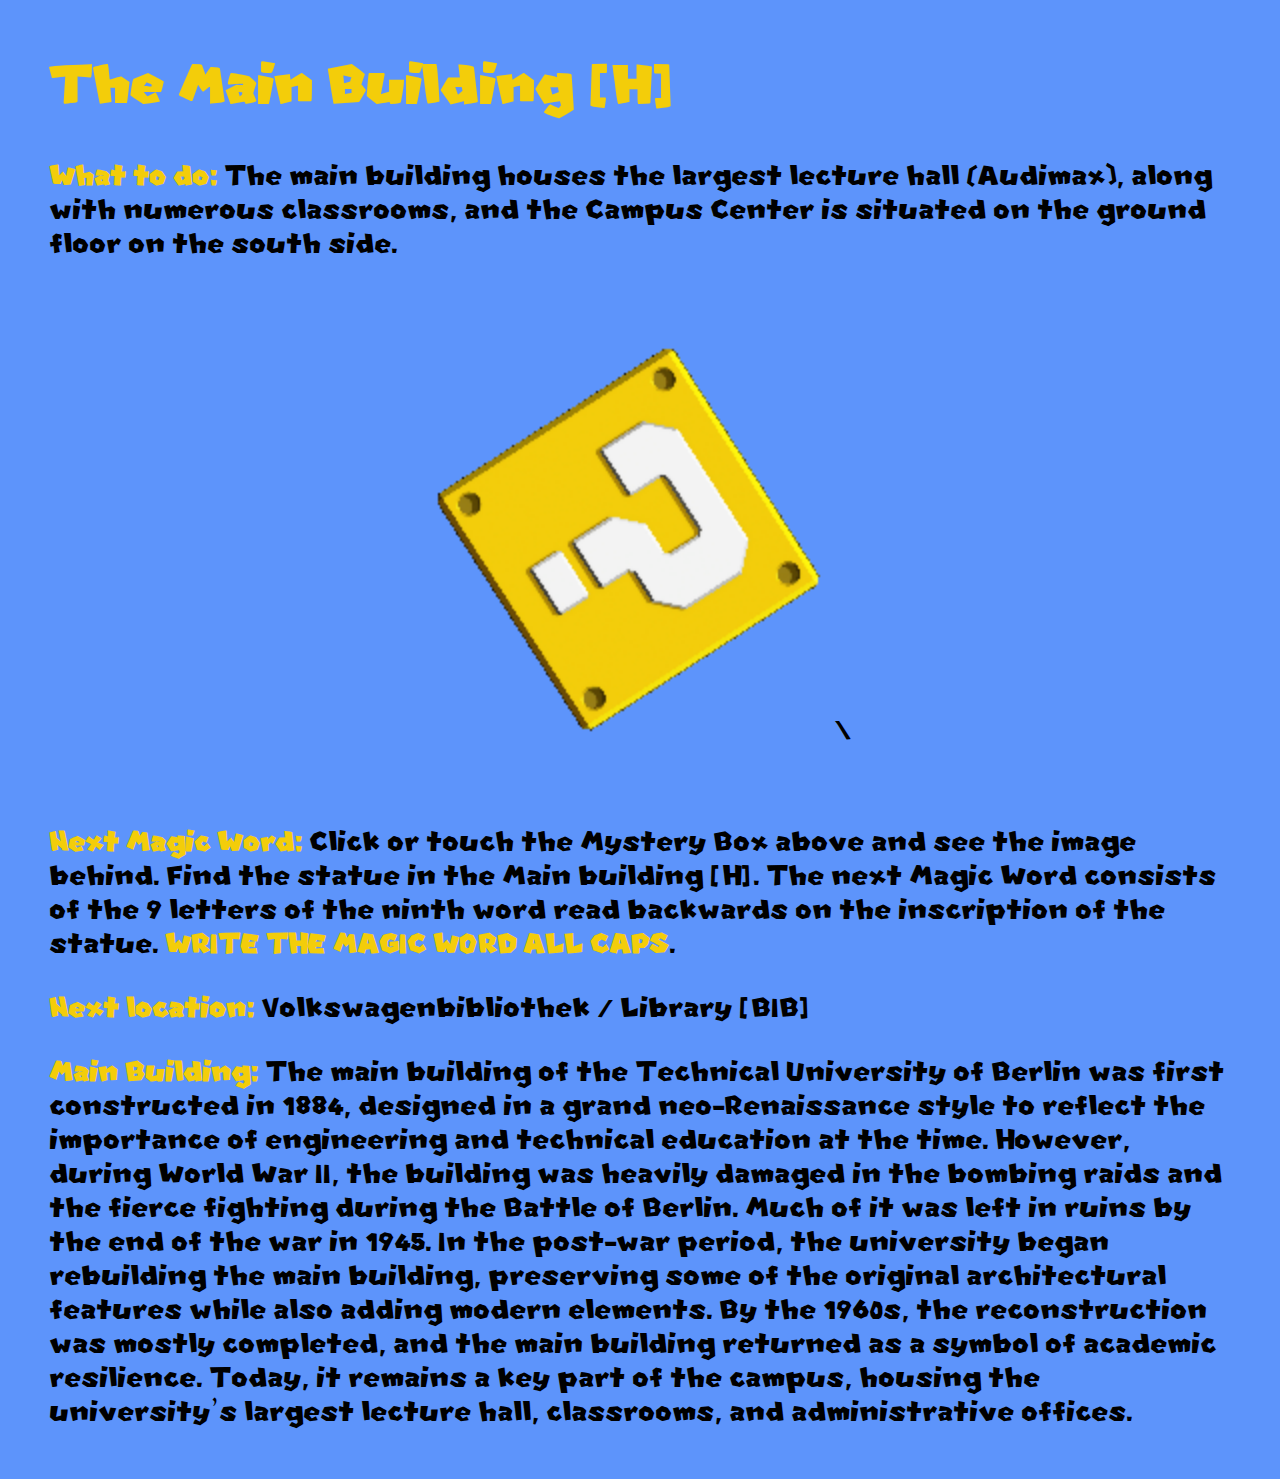
==== html/page000MATHEINI.html @ 620449cc "Initial commit" ====
<!DOCTYPE html>
<html>
<head>
<title>The main Gymnasium</title>
<link rel="shortcut icon" href="../media/favicon.ico" type="image/x-icon">
<link rel="icon" href="../media/favicon.ico" type="image/x-icon">

<link rel="stylesheet" type="text/css" href="../css/page.css">
<script src="../js/page.js"></script> <!-- External JavaScript file -->

</head>
<body>
  <!-- Rest of your webpage content -->

<h1>The Main Building [H]</h1>



<p style="padding-bottom: 50px;"><strong>What to do:</strong> The main building houses the largest lecture hall (Audimax), along with numerous classrooms, and the Campus Center is situated on the ground floor on the south side.
</p>


<div class="mariobox">
<img src="../media/twitchingbox.gif" alt="Twitching Box"  id="image1" onclick="changeImage()" >
<img src="../media/pictu000.jpeg" alt="Riddle" class="image2" id="image2" onclick="changeImageback()" style="display: none;">
\
</div>

<p style="padding-top: 50px;"><strong>Next Magic Word:</strong> Click or touch the Mystery Box above and see the image behind. Find the statue in the Main building [H]. The next Magic Word consists of the 9 letters of the ninth word read backwards on the inscription of the statue. <strong>WRITE THE MAGIC WORD ALL CAPS</strong>.</p>

<p><strong>Next location:</strong> Volkswagenbibliothek / Library [BIB]</p>


<p><strong>Main Building:</strong> The main building of the Technical University of Berlin was first constructed in 1884, designed in a grand neo-Renaissance style to reflect the importance of engineering and technical education at the time. However, during World War II, the building was heavily damaged in the bombing raids and the fierce fighting during the Battle of Berlin. Much of it was left in ruins by the end of the war in 1945. In the post-war period, the university began rebuilding the main building, preserving some of the original architectural features while also adding modern elements. By the 1960s, the reconstruction was mostly completed, and the main building returned as a symbol of academic resilience. Today, it remains a key part of the campus, housing the university’s largest lecture hall, classrooms, and administrative offices.
</p>
</body>

</html>
---- css/page.css ----
@font-face {
  font-family: 'New Super Mario Font U';
  src: url('../fonts/NewSuperMarioFontU.ttf') format('truetype');
}

body {
  /*background-image: url('../media/gw.png');
  background-repeat: repeat-y;
  background-size: cover;
  height: 4000px; /* Set the height to 100% of the viewport height */
  /*width:  2800px;*/
  font-family: 'New Super Mario Font U', sans-serif;
  margin: 50px;
  background-color: #5d94fb;
  cursor:url(../media/questionmark.png), auto;
}

h1 {
  font-size: 60px;
  color: #f3cd0a;
}

strong {
  color: #d64d00;
  color: #f3cd0a;
}

a {
  color: #fbfdfa;
  cursor: url("../media/exclamationmark.png"), auto;
}

p {
  font-size: 30px;
}










/*
 *  STYLE 3
 */

body::-webkit-scrollbar-track
{
  -webkit-box-shadow: inset 0 0 6px rgba(0,0,0,0.3);
  border-radius: 10px;
  background-color: #fbfdfa;
}

body::-webkit-scrollbar
{
  width: 8px;
  height: 8px;
  background-color: #f3cd0a;
}

body::-webkit-scrollbar-thumb
{
  border-radius: 10px;
  -webkit-box-shadow: inset 0 0 6px rgba(0,0,0,.3);
  background-color: #f3cd0a;
}


.mariobox {
  text-align: center;
  scale: 2;
  padding: 100px;
}

.mariobox img {
  width: 200px;
  height: auto;
}


.galery img {
  width: 500px;
  height: 500px;
}






#wrapper {
  position: absolute;
  left: 50%;
  top: 50%;
  perspective: 1500px;
}

.box-area {
  position: relative;
  transform-style: preserve-3d;
  animation-name: rotate;
  animation-duration: 30s;
  animation-timing-function: linear;
  animation-iteration-count: infinite;
}

@keyframes rotate {
  0% {
    transform: rotate3d(0, 0, 0, 0);
  }
  100% {
    transform: rotate3d(0, 1, 0, 360deg);
    ;
  }
}

.box {
  position: absolute;
  width: 400px;
  height: 400px;
  border: 2px solid #262626;
}

#box-front {
  transform: translateX(-200px) translateY(-200px) translateZ(200px);
  /*background: rgba(255, 16, 107, 0.5);*/
  background-image: url('../media/Seoul_National_University_Logo.png');
  background-size: cover;
}

#box-back {
  transform: translateX(-200px) translateY(-200px) translateZ(-200px);
  background: rgba(1, 251, 236, 0.5);
}

#box-right {
  transform: translateY(-200px) rotateY(90deg);
  background: rgba(4, 255, 116, 0.5);
}

#box-left {
  transform: translateY(-200px) translateX(-400px) rotateY(90deg);
  background: rgba(216, 255, 0, 0.5);
}

#box-top {
  transform: translateX(-200px) translateY(-400px) rotateX(90deg);
  background: rgba(0, 6, 246, 0.5);
}

#box-bottom {
  transform: translateX(-200px) rotateX(90deg);
  background: rgba(255, 30, 0, 0.5);
}

.box-area {
  transform: rotateX(90deg) rotateY(90deg);
}
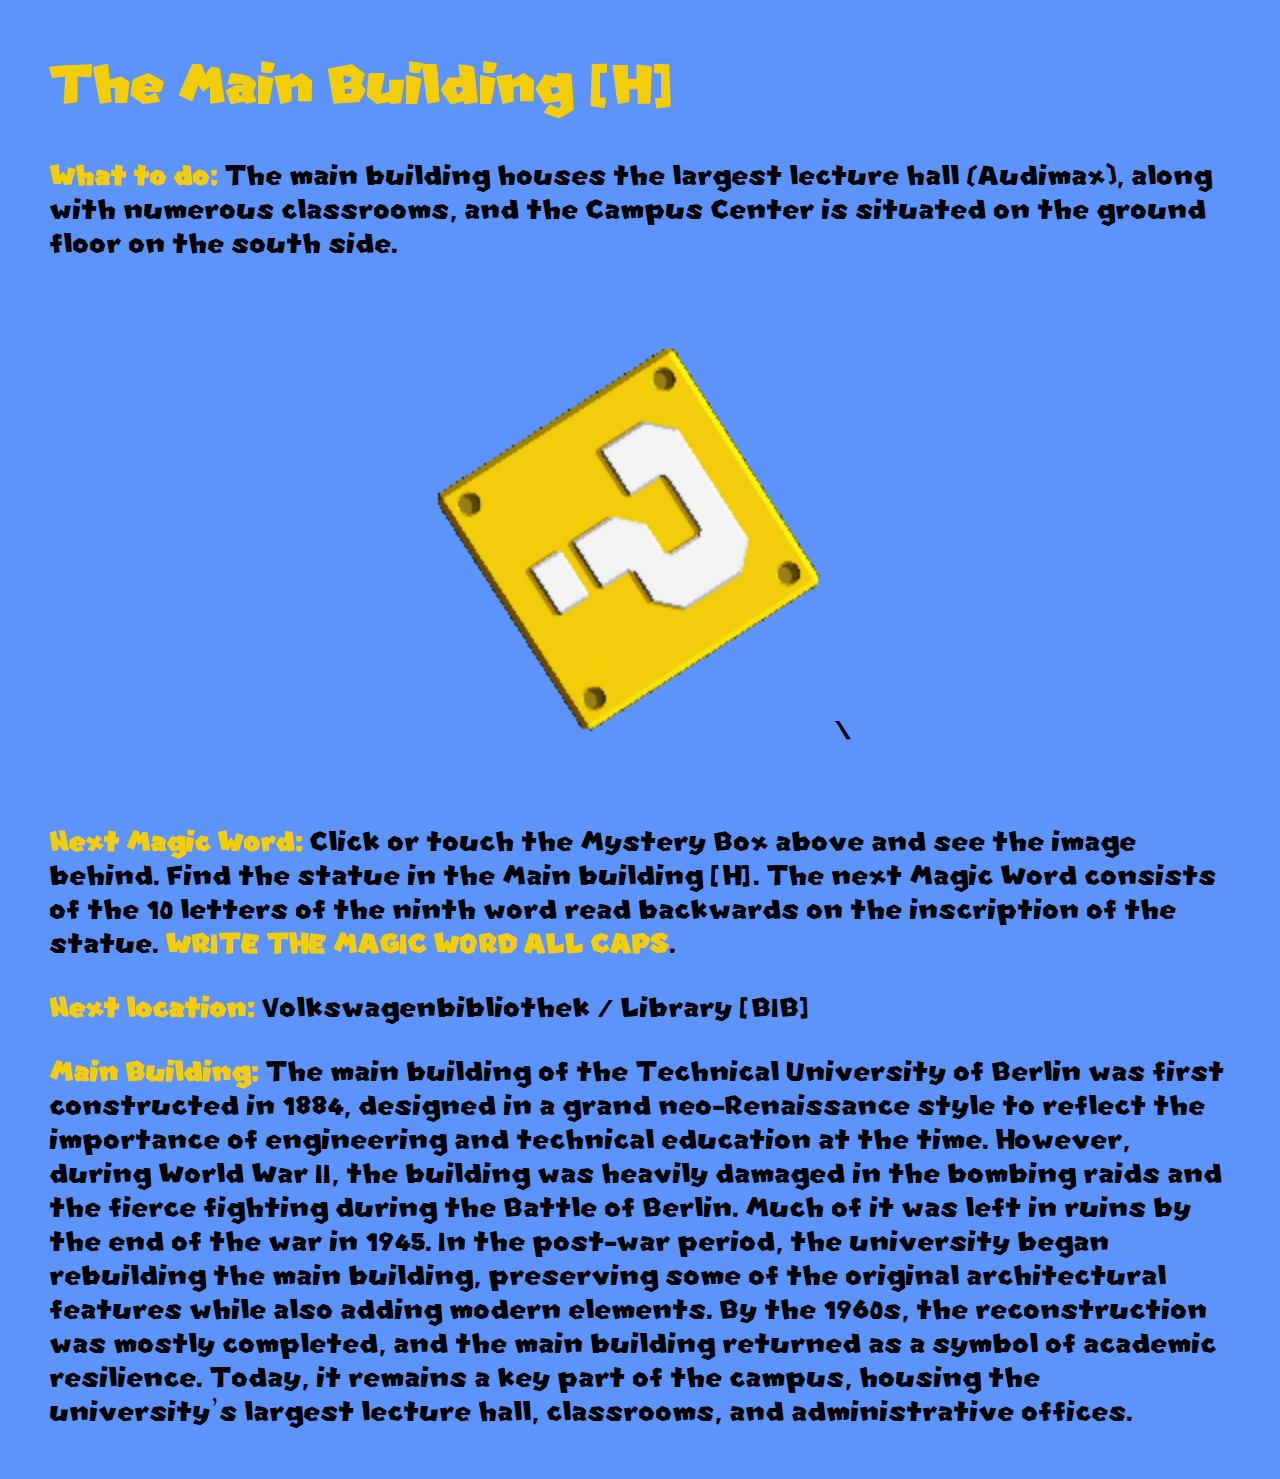
==== commit cd9db75d: "fixed a few bugs" ====
--- a/html/page000MATHEINI.html
+++ b/html/page000MATHEINI.html
@@ -1,7 +1,7 @@
 <!DOCTYPE html>
 <html>
 <head>
-<title>The main Gymnasium</title>
+<title>The Main Building [H]</title>
 <link rel="shortcut icon" href="../media/favicon.ico" type="image/x-icon">
 <link rel="icon" href="../media/favicon.ico" type="image/x-icon">
 
@@ -26,7 +26,7 @@
 \
 </div>
 
-<p style="padding-top: 50px;"><strong>Next Magic Word:</strong> Click or touch the Mystery Box above and see the image behind. Find the statue in the Main building [H]. The next Magic Word consists of the 9 letters of the ninth word read backwards on the inscription of the statue. <strong>WRITE THE MAGIC WORD ALL CAPS</strong>.</p>
+<p style="padding-top: 50px;"><strong>Next Magic Word:</strong> Click or touch the Mystery Box above and see the image behind. Find the statue in the Main building [H]. The next Magic Word consists of the 10 letters of the ninth word read backwards on the inscription of the statue. <strong>WRITE THE MAGIC WORD ALL CAPS</strong>.</p>
 
 <p><strong>Next location:</strong> Volkswagenbibliothek / Library [BIB]</p>
 
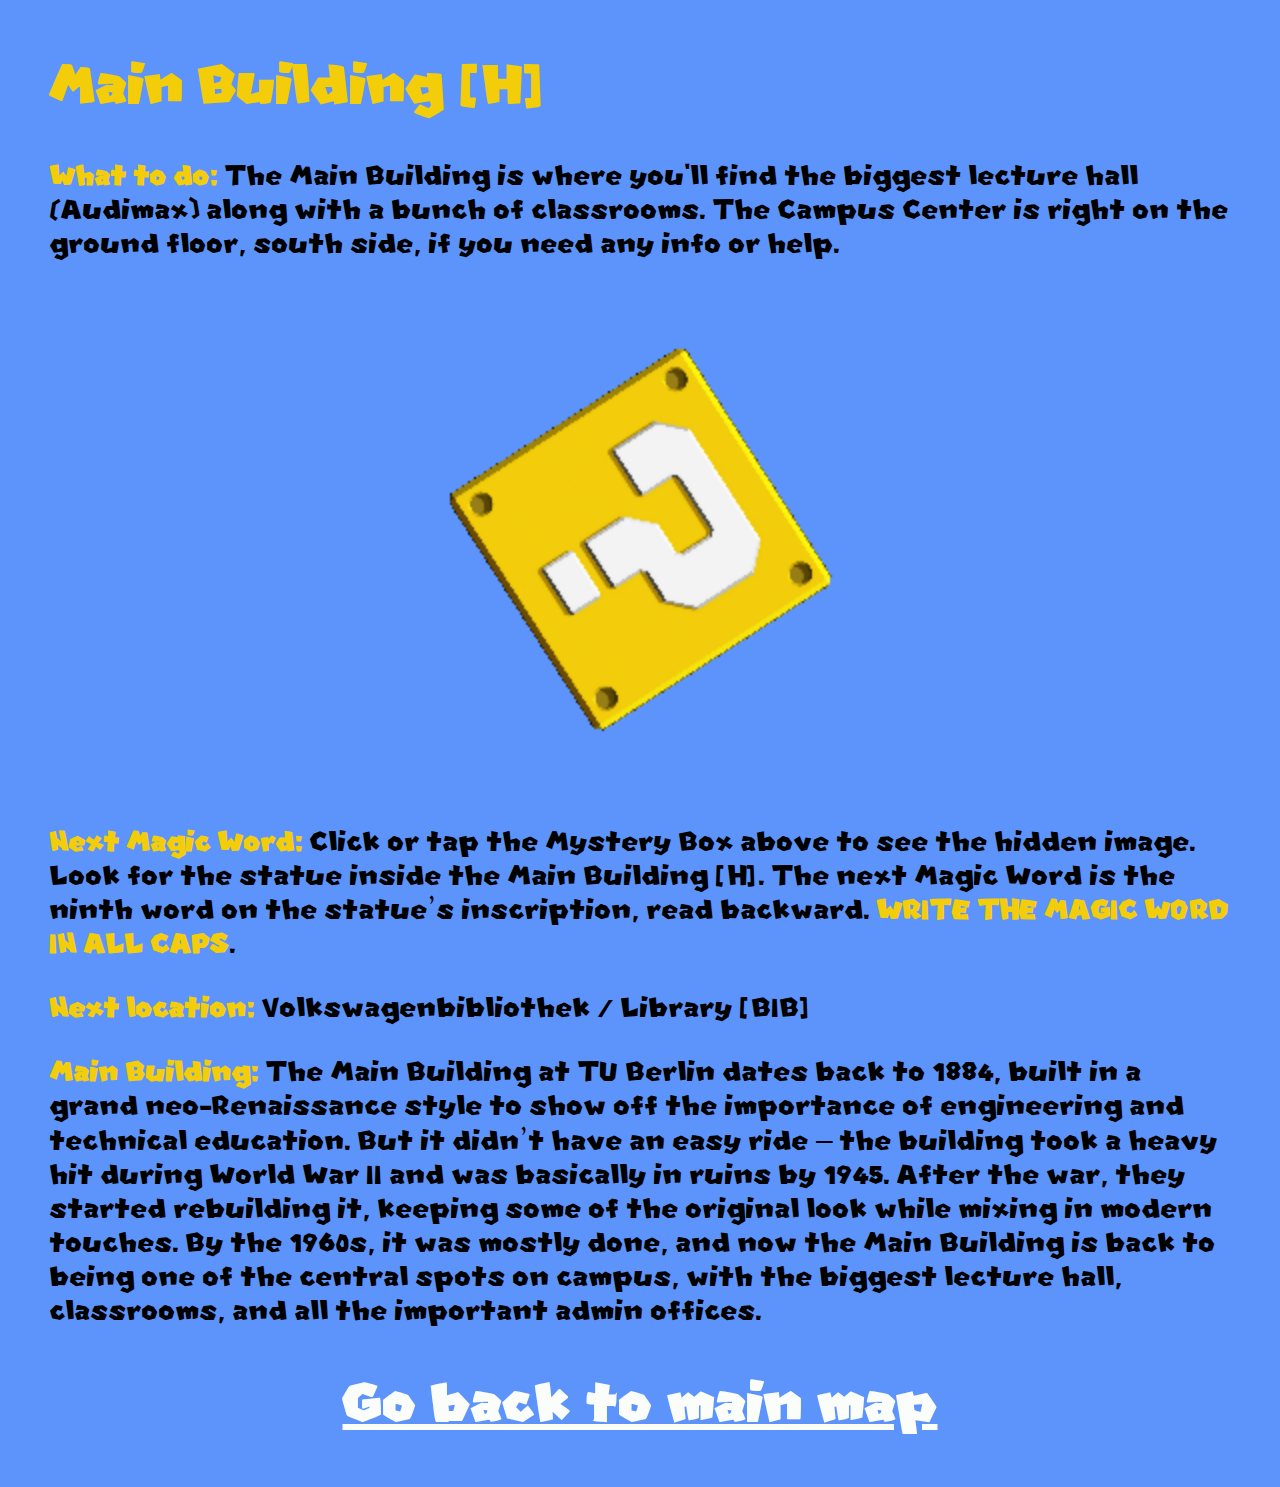
==== commit 1b5b0b88: "Fixed buggs" ====
--- a/html/page000MATHEINI.html
+++ b/html/page000MATHEINI.html
@@ -1,7 +1,7 @@
 <!DOCTYPE html>
 <html>
 <head>
-<title>The Main Building [H]</title>
+<title>Main Building [H]</title>
 <link rel="shortcut icon" href="../media/favicon.ico" type="image/x-icon">
 <link rel="icon" href="../media/favicon.ico" type="image/x-icon">
 
@@ -12,27 +12,31 @@
 <body>
   <!-- Rest of your webpage content -->
 
-<h1>The Main Building [H]</h1>
+<h1>Main Building [H]</h1>
 
-
-
-<p style="padding-bottom: 50px;"><strong>What to do:</strong> The main building houses the largest lecture hall (Audimax), along with numerous classrooms, and the Campus Center is situated on the ground floor on the south side.
+<p style="padding-bottom: 50px;">
+  <strong>What to do:</strong> The Main Building is where you'll find the biggest lecture hall (Audimax) along with a bunch of classrooms. The Campus Center is right on the ground floor, south side, if you need any info or help.
 </p>
 
-
 <div class="mariobox">
-<img src="../media/twitchingbox.gif" alt="Twitching Box"  id="image1" onclick="changeImage()" >
-<img src="../media/pictu000.jpeg" alt="Riddle" class="image2" id="image2" onclick="changeImageback()" style="display: none;">
-\
+  <img src="../media/twitchingbox.gif" alt="Twitching Box" id="image1" onclick="changeImage()">
+  <img src="../media/pictu000.jpeg" alt="Riddle" class="image2" id="image2" onclick="changeImageback()" style="display: none;">
 </div>
 
-<p style="padding-top: 50px;"><strong>Next Magic Word:</strong> Click or touch the Mystery Box above and see the image behind. Find the statue in the Main building [H]. The next Magic Word consists of the 10 letters of the ninth word read backwards on the inscription of the statue. <strong>WRITE THE MAGIC WORD ALL CAPS</strong>.</p>
+<p style="padding-top: 50px;">
+  <strong>Next Magic Word:</strong> Click or tap the Mystery Box above to see the hidden image. Look for the statue inside the Main Building [H]. The next Magic Word is the ninth word on the statue’s inscription, read backward. 
+  <strong>WRITE THE MAGIC WORD IN ALL CAPS</strong>.
+</p>
 
 <p><strong>Next location:</strong> Volkswagenbibliothek / Library [BIB]</p>
 
+<p>
+  <strong>Main Building:</strong> The Main Building at TU Berlin dates back to 1884, built in a grand neo-Renaissance style to show off the importance of engineering and technical education. But it didn’t have an easy ride – the building took a heavy hit during World War II and was basically in ruins by 1945. After the war, they started rebuilding it, keeping some of the original look while mixing in modern touches. By the 1960s, it was mostly done, and now the Main Building is back to being one of the central spots on campus, with the biggest lecture hall, classrooms, and all the important admin offices.
+</p>
 
-<p><strong>Main Building:</strong> The main building of the Technical University of Berlin was first constructed in 1884, designed in a grand neo-Renaissance style to reflect the importance of engineering and technical education at the time. However, during World War II, the building was heavily damaged in the bombing raids and the fierce fighting during the Battle of Berlin. Much of it was left in ruins by the end of the war in 1945. In the post-war period, the university began rebuilding the main building, preserving some of the original architectural features while also adding modern elements. By the 1960s, the reconstruction was mostly completed, and the main building returned as a symbol of academic resilience. Today, it remains a key part of the campus, housing the university’s largest lecture hall, classrooms, and administrative offices.
-</p>
+  <h1 style="text-align: center;">
+    <strong><a href="../index.html">Go back to main map</a></strong>
+  </h1>
+
 </body>
-
-</html>+</html>
